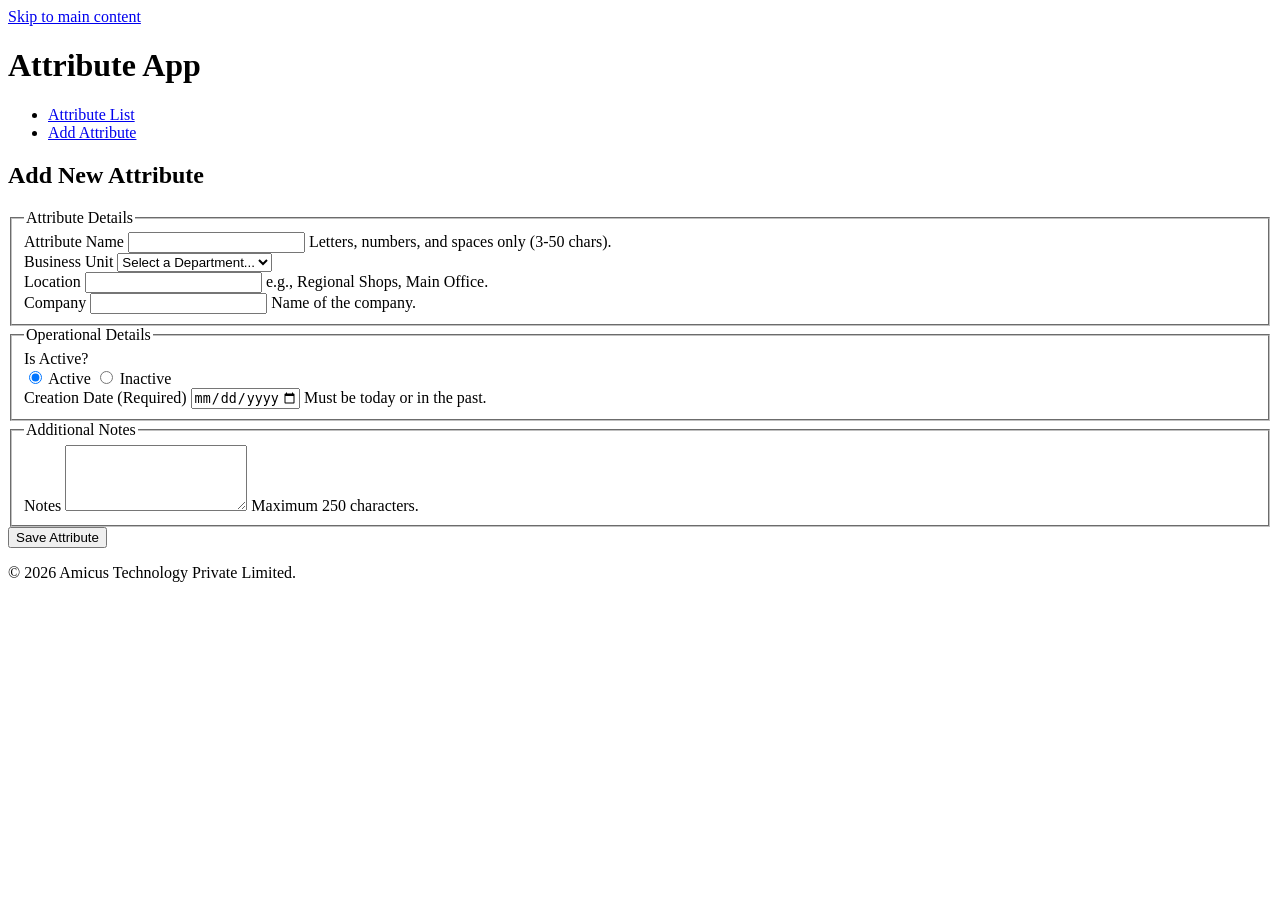
==== add-attribute.html @ 4d11d254 "First commit" ====
<!doctype html>
<html lang="en">
  <head>
    <meta charset="UTF-8" />
    <meta name="viewport" content="width=device-width, initial-scale=1.0" />

    <!--SEO and Identity-->
    <title>Add Attribute | Attribute App</title>
    <meta
      name="description"
      content="A semantic, fully accessible attribute app for AFDP."
    />
    <link rel="canonical" href="http://localhost:5500/add-attribute.html" />
    <meta name="theme-color" content="#ffffff" />

    <!--Open Graph -->
    <meta property="og:title" content="Add Attribute | Attribute App" />
    <meta
      property="og:description"
      content="A semantic, fully accessible attribute app for AFDP."
    />
    <meta property="og:type" content="website" />

    <!-- Link and Favicon -->
    <link rel="icon" href="./assets/favicon.ico" />
    <link rel="icon" href="./assets/icon.svg" />
    <link rel="apple-touch-icon" href="./assets/apple-touch-icon.png" />
  </head>

  <body>
    <!-- Accessibility Landmark: The Skip-Link allows keyboard users to jump to main content -->
    <a href="#main-content" class="skip-link">Skip to main content</a>

    <!-- Header Landmark -->
    <header role="banner">
      <h1>Attribute App</h1>

      <!-- Primary Navigation Landmark -->
      <nav role="navigation" aria-label="Primary">
        <ul>
          <li>
            <a href="index.html" aria-current="page">Attribute List</a>
          </li>
          <li>
            <a href="add-attribute.html">Add Attribute</a>
          </li>
        </ul>
      </nav>
    </header>

    <!--Main Content Area-->
    <main id="main-content">
      <!--The empty Error Summary (hidden for now) -->
      <div
        id="form-error-summary"
        role="alert"
        aria-live="assertive"
        hidden
      ></div>

      <section aria-labelledby="form-title">
        <h2 id="form-title">Add New Attribute</h2>

        <!--The novalidate form -->
        <form method="post" action="#" novalidate aria-labelledby="form-title">
          <fieldset>
            <legend>Attribute Details</legend>
            <div>
              <label for="attr-name">Attribute Name</label>
              <input
                type="text"
                id="attr-name"
                name="attributeName"
                required
                minlength="3"
                maxlength="50"
                pattern="^[a-zA-Z0-9 ]+$"
                aria-describedby="attr-name-hint attr-name-error"
              />
              <span id="attr-name-hint"
                >Letters, numbers, and spaces only (3-50 chars).</span
              >
              <span id="attr-name-error" role="alert" aria-live="polite"></span>
            </div>

            <div>
              <label for="attr-bu">Business Unit</label>
              <select
                id="attr-bu"
                name="businessUnit"
                required
                aria-describedby="attr-bu-error"
              >
                <option value="">Select a Department...</option>
                <option value="sales">Sales</option>
                <option value="finance">Finance</option>
                <option value="marketing">Marketing</option>
              </select>
              <span id="attr-bu-error" role="alert" aria-live="polite"></span>
            </div>

            <div>
              <label for="attr-location">Location</label>
              <input
                type="text"
                id="attr-location"
                name="customerLocation"
                maxlength="100"
                aria-describedby="attr-location-hint attr-location-error"
              />
              <span id="attr-location-hint"
                >e.g., Regional Shops, Main Office.</span
              >
              <span
                id="attr-location-error"
                role="alert"
                aria-live="polite"
              ></span>
            </div>

            <div>
              <label for="attr-company">Company</label>
              <input
                type="text"
                id="attr-company"
                name="company"
                required
                aria-describedby="attr-company-hint attr-company-error"
              />
              <span id="attr-company-hint">Name of the company.</span>
              <span
                id="attr-company-error"
                role="alert"
                aria-live="polite"
              ></span>
            </div>
          </fieldset>

          <fieldset>
            <legend>Operational Details</legend>

            <div>
              <span id="status-group-label">Is Active?</span>
              <!-- Radio buttons wrapped in a group for screen readers -->
              <div role="group" aria-labelledby="status-group-label">
                <input
                  type="radio"
                  id="status-active"
                  name="isActive"
                  value="true"
                  checked
                />
                <label for="status-active">Active</label>

                <input
                  type="radio"
                  id="status-inactive"
                  name="isActive"
                  value="false"
                />
                <label for="status-inactive">Inactive</label>
              </div>
            </div>

            <div>
              <label for="attr-date">Creation Date (Required)</label>
              <input
                type="date"
                id="attr-date"
                name="createdOn"
                required
                max="2026-07-14"
                aria-describedby="attr-date-hint attr-date-error"
              />
              <span id="attr-date-hint">Must be today or in the past.</span>
              <span id="attr-date-error" role="alert" aria-live="polite"></span>
            </div>
          </fieldset>

          <fieldset>
            <legend>Additional Notes</legend>
            <div>
              <label for="attr-notes">Notes</label>
              <textarea
                id="attr-notes"
                name="notes"
                rows="4"
                maxlength="250"
                aria-describedby="attr-notes-hint attr-notes-error"
              ></textarea>
              <span id="attr-notes-hint">Maximum 250 characters.</span>
              <span
                id="attr-notes-error"
                role="alert"
                aria-live="polite"
              ></span>
            </div>
          </fieldset>

          <button type="submit">Save Attribute</button>
        </form>
      </section>
    </main>

    <footer role="contentinfo">
      <p>&copy; 2026 Amicus Technology Private Limited.</p>
    </footer>
  </body>
</html>
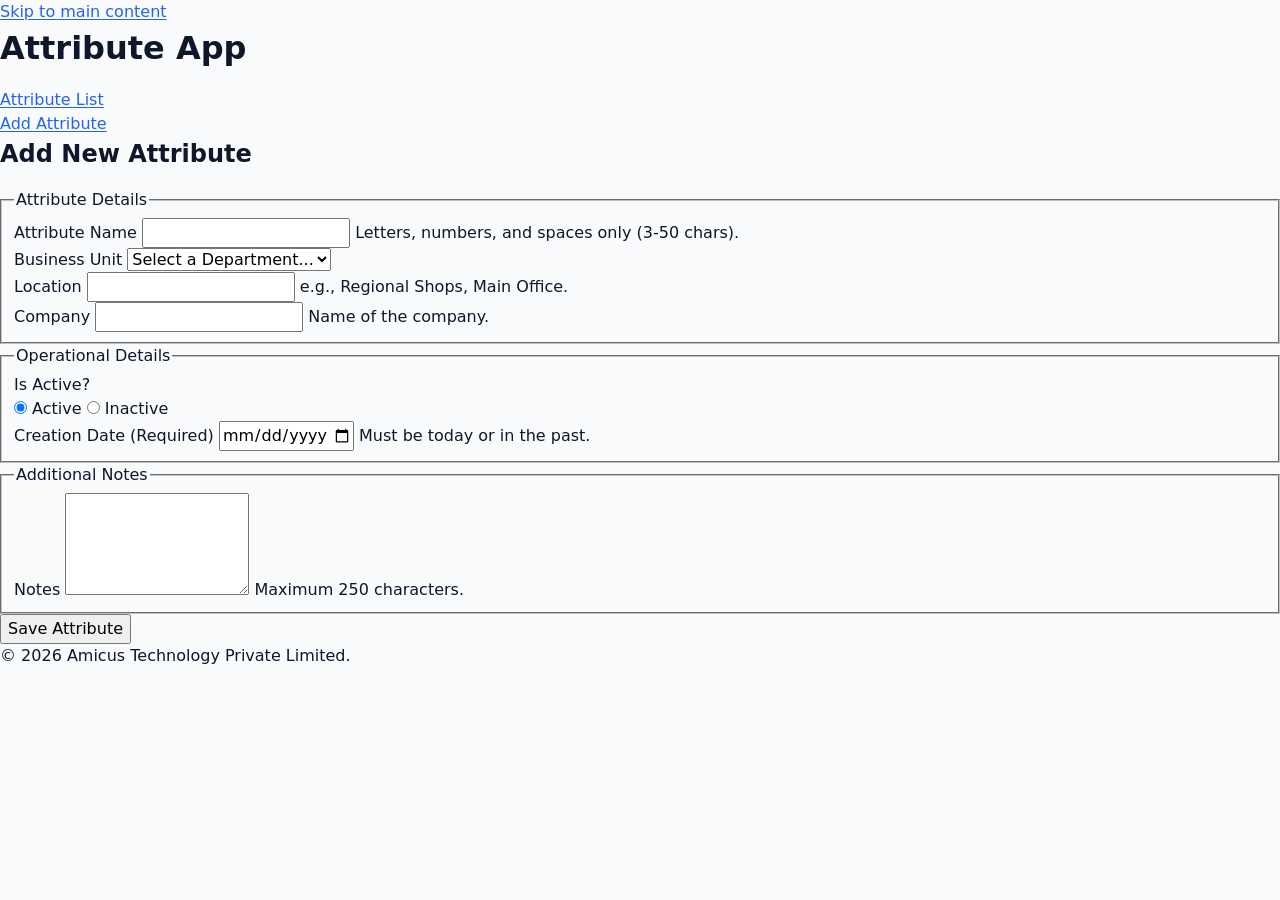
==== commit 19934a2d: "feat:updated base.css and added BEM naming to some tags" ====
--- a/add-attribute.html
+++ b/add-attribute.html
@@ -25,6 +25,9 @@
     <link rel="icon" href="./assets/favicon.ico" />
     <link rel="icon" href="./assets/icon.svg" />
     <link rel="apple-touch-icon" href="./assets/apple-touch-icon.png" />
+
+    <!-- Main Stylesheet -->
+    <link rel="stylesheet" href="./css/main.css" />
   </head>
 
   <body>
@@ -66,8 +69,8 @@
           <fieldset>
             <legend>Attribute Details</legend>
             <div>
-              <label for="attr-name">Attribute Name</label>
-              <input
+              <label class="form-field__label" for="attr-name">Attribute Name</label>
+              <input class="form-field__input"
                 type="text"
                 id="attr-name"
                 name="attributeName"
@@ -77,15 +80,15 @@
                 pattern="^[a-zA-Z0-9 ]+$"
                 aria-describedby="attr-name-hint attr-name-error"
               />
-              <span id="attr-name-hint"
+              <span class="form-field__hint" id="attr-name-hint"
                 >Letters, numbers, and spaces only (3-50 chars).</span
               >
-              <span id="attr-name-error" role="alert" aria-live="polite"></span>
-            </div>
-
-            <div>
-              <label for="attr-bu">Business Unit</label>
-              <select
+              <span class="form-field__error" id="attr-name-error" role="alert" aria-live="polite"></span>
+            </div>
+
+            <div>
+              <label class="form-field__label" for="attr-bu">Business Unit</label>
+              <select class="form-field__input"
                 id="attr-bu"
                 name="businessUnit"
                 required
@@ -96,22 +99,23 @@
                 <option value="finance">Finance</option>
                 <option value="marketing">Marketing</option>
               </select>
-              <span id="attr-bu-error" role="alert" aria-live="polite"></span>
-            </div>
-
-            <div>
-              <label for="attr-location">Location</label>
-              <input
+              <span class="form-field__error" id="attr-bu-error" role="alert" aria-live="polite"></span>
+            </div>
+
+            <div>
+              <label class="form-field__label" for="attr-location">Location</label>
+              <input class="form-field__input"
                 type="text"
                 id="attr-location"
                 name="customerLocation"
                 maxlength="100"
                 aria-describedby="attr-location-hint attr-location-error"
               />
-              <span id="attr-location-hint"
+              <span class="form-field__hint" id="attr-location-hint"
                 >e.g., Regional Shops, Main Office.</span
               >
               <span
+                class="form-field__error"
                 id="attr-location-error"
                 role="alert"
                 aria-live="polite"
@@ -119,16 +123,17 @@
             </div>
 
             <div>
-              <label for="attr-company">Company</label>
-              <input
+              <label class="form-field__label" for="attr-company">Company</label>
+              <input class="form-field__input"
                 type="text"
                 id="attr-company"
                 name="company"
                 required
                 aria-describedby="attr-company-hint attr-company-error"
               />
-              <span id="attr-company-hint">Name of the company.</span>
+              <span class="form-field__hint" id="attr-company-hint">Name of the company.</span>
               <span
+                class="form-field__error"
                 id="attr-company-error"
                 role="alert"
                 aria-live="polite"
@@ -140,31 +145,31 @@
             <legend>Operational Details</legend>
 
             <div>
-              <span id="status-group-label">Is Active?</span>
+              <span  id="status-group-label">Is Active?</span>
               <!-- Radio buttons wrapped in a group for screen readers -->
               <div role="group" aria-labelledby="status-group-label">
-                <input
+                <input class="form-field__input"
                   type="radio"
                   id="status-active"
                   name="isActive"
                   value="true"
                   checked
                 />
-                <label for="status-active">Active</label>
-
-                <input
+                <label class="form-field__label" for="status-active">Active</label>
+
+                <input class="form-field__input"
                   type="radio"
                   id="status-inactive"
                   name="isActive"
                   value="false"
                 />
-                <label for="status-inactive">Inactive</label>
+                <label class="form-field__label" for="status-inactive">Inactive</label>
               </div>
             </div>
 
             <div>
-              <label for="attr-date">Creation Date (Required)</label>
-              <input
+              <label class="form-field__label" for="attr-date">Creation Date (Required)</label>
+              <input class="form-field__input"
                 type="date"
                 id="attr-date"
                 name="createdOn"
@@ -172,15 +177,15 @@
                 max="2026-07-14"
                 aria-describedby="attr-date-hint attr-date-error"
               />
-              <span id="attr-date-hint">Must be today or in the past.</span>
-              <span id="attr-date-error" role="alert" aria-live="polite"></span>
+              <span class="form-field__hint" id="attr-date-hint">Must be today or in the past.</span>
+              <span class="form-field__error" id="attr-date-error" role="alert" aria-live="polite"></span>
             </div>
           </fieldset>
 
           <fieldset>
             <legend>Additional Notes</legend>
             <div>
-              <label for="attr-notes">Notes</label>
+              <label class="form-field__label" for="attr-notes">Notes</label>
               <textarea
                 id="attr-notes"
                 name="notes"
@@ -188,8 +193,9 @@
                 maxlength="250"
                 aria-describedby="attr-notes-hint attr-notes-error"
               ></textarea>
-              <span id="attr-notes-hint">Maximum 250 characters.</span>
+              <span class="form-field__hint" id="attr-notes-hint">Maximum 250 characters.</span>
               <span
+                class="form-field__error"
                 id="attr-notes-error"
                 role="alert"
                 aria-live="polite"
@@ -197,7 +203,7 @@
             </div>
           </fieldset>
 
-          <button type="submit">Save Attribute</button>
+          <button class="btn btn--primary" type="submit">Save Attribute</button>
         </form>
       </section>
     </main>
--- a/css/main.css
+++ b/css/main.css
@@ -0,0 +1,12 @@
+/* Cascading layer priority */
+@layer reset, tokens, base, layout, components, utilities, pages;
+
+/* Importing styles */
+@import url(reset.css) layer(reset);
+@import url(tokens.css) layer(tokens);
+@import url(base.css) layer(base);
+@import url(layout.css) layer(layout);
+@import url(components.css) layer(components);
+@import url(utilities.css) layer(utilities);
+@import url(pages.css) layer(pages);
+
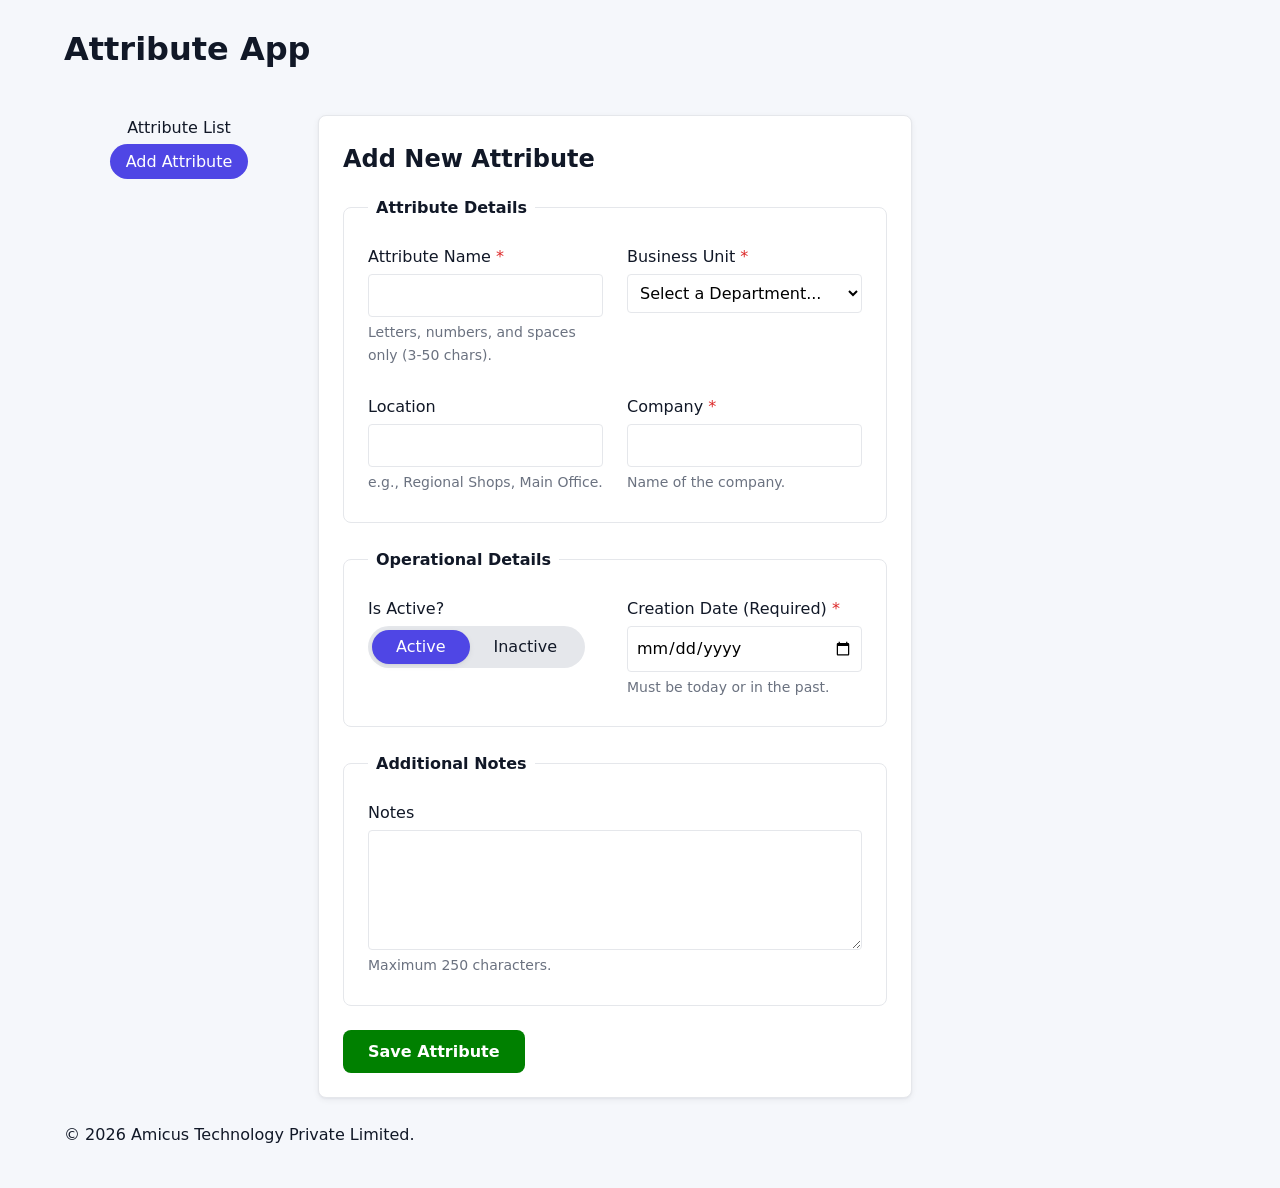
==== commit 7ea825ec: "feat:updated css" ====
--- a/add-attribute.html
+++ b/add-attribute.html
@@ -32,24 +32,23 @@
 
   <body>
     <!-- Accessibility Landmark: The Skip-Link allows keyboard users to jump to main content -->
-    <a href="#main-content" class="skip-link">Skip to main content</a>
+    <a href="#main-content" class="skip-link sr-only">Skip to main content</a>
 
     <!-- Header Landmark -->
     <header role="banner">
       <h1>Attribute App</h1>
-
-      <!-- Primary Navigation Landmark -->
-      <nav role="navigation" aria-label="Primary">
-        <ul>
-          <li>
-            <a href="index.html" aria-current="page">Attribute List</a>
-          </li>
-          <li>
-            <a href="add-attribute.html">Add Attribute</a>
-          </li>
-        </ul>
-      </nav>
     </header>
+    <!-- Primary Navigation Landmark -->
+    <nav role="navigation" aria-label="Primary">
+      <ul>
+        <li>
+          <a href="index.html">Attribute List</a>
+        </li>
+        <li>
+          <a href="add-attribute.html"  aria-current="page">Add Attribute</a>
+        </li>
+      </ul>
+    </nav>
 
     <!--Main Content Area-->
     <main id="main-content">
@@ -68,9 +67,12 @@
         <form method="post" action="#" novalidate aria-labelledby="form-title">
           <fieldset>
             <legend>Attribute Details</legend>
-            <div>
-              <label class="form-field__label" for="attr-name">Attribute Name</label>
-              <input class="form-field__input"
+            <div class="form-field">
+              <label class="form-field__label" for="attr-name"
+                >Attribute Name</label
+              >
+              <input
+                class="form-field__input"
                 type="text"
                 id="attr-name"
                 name="attributeName"
@@ -83,12 +85,20 @@
               <span class="form-field__hint" id="attr-name-hint"
                 >Letters, numbers, and spaces only (3-50 chars).</span
               >
-              <span class="form-field__error" id="attr-name-error" role="alert" aria-live="polite"></span>
-            </div>
-
-            <div>
-              <label class="form-field__label" for="attr-bu">Business Unit</label>
-              <select class="form-field__input"
+              <span
+                class="form-field__error"
+                id="attr-name-error"
+                role="alert"
+                aria-live="polite"
+              ></span>
+            </div>
+
+            <div class="form-field">
+              <label class="form-field__label" for="attr-bu"
+                >Business Unit</label
+              >
+              <select
+                class="form-field__input"
                 id="attr-bu"
                 name="businessUnit"
                 required
@@ -99,12 +109,20 @@
                 <option value="finance">Finance</option>
                 <option value="marketing">Marketing</option>
               </select>
-              <span class="form-field__error" id="attr-bu-error" role="alert" aria-live="polite"></span>
-            </div>
-
-            <div>
-              <label class="form-field__label" for="attr-location">Location</label>
-              <input class="form-field__input"
+              <span
+                class="form-field__error"
+                id="attr-bu-error"
+                role="alert"
+                aria-live="polite"
+              ></span>
+            </div>
+
+            <div class="form-field">
+              <label class="form-field__label" for="attr-location"
+                >Location</label
+              >
+              <input
+                class="form-field__input"
                 type="text"
                 id="attr-location"
                 name="customerLocation"
@@ -122,16 +140,21 @@
               ></span>
             </div>
 
-            <div>
-              <label class="form-field__label" for="attr-company">Company</label>
-              <input class="form-field__input"
+            <div class="form-field">
+              <label class="form-field__label" for="attr-company"
+                >Company</label
+              >
+              <input
+                class="form-field__input"
                 type="text"
                 id="attr-company"
                 name="company"
                 required
                 aria-describedby="attr-company-hint attr-company-error"
               />
-              <span class="form-field__hint" id="attr-company-hint">Name of the company.</span>
+              <span class="form-field__hint" id="attr-company-hint"
+                >Name of the company.</span
+              >
               <span
                 class="form-field__error"
                 id="attr-company-error"
@@ -144,32 +167,41 @@
           <fieldset>
             <legend>Operational Details</legend>
 
-            <div>
-              <span  id="status-group-label">Is Active?</span>
+            <div class="form-field">
+              <span id="status-group-label">Is Active?</span>
               <!-- Radio buttons wrapped in a group for screen readers -->
               <div role="group" aria-labelledby="status-group-label">
-                <input class="form-field__input"
+                <input
+                  class="form-field__input"
                   type="radio"
                   id="status-active"
                   name="isActive"
                   value="true"
                   checked
                 />
-                <label class="form-field__label" for="status-active">Active</label>
-
-                <input class="form-field__input"
+                <label class="form-field__label" for="status-active"
+                  >Active</label
+                >
+
+                <input
+                  class="form-field__input"
                   type="radio"
                   id="status-inactive"
                   name="isActive"
                   value="false"
                 />
-                <label class="form-field__label" for="status-inactive">Inactive</label>
+                <label class="form-field__label" for="status-inactive"
+                  >Inactive</label
+                >
               </div>
             </div>
 
-            <div>
-              <label class="form-field__label" for="attr-date">Creation Date (Required)</label>
-              <input class="form-field__input"
+            <div class="form-field">
+              <label class="form-field__label" for="attr-date"
+                >Creation Date (Required)</label
+              >
+              <input
+                class="form-field__input"
                 type="date"
                 id="attr-date"
                 name="createdOn"
@@ -177,23 +209,33 @@
                 max="2026-07-14"
                 aria-describedby="attr-date-hint attr-date-error"
               />
-              <span class="form-field__hint" id="attr-date-hint">Must be today or in the past.</span>
-              <span class="form-field__error" id="attr-date-error" role="alert" aria-live="polite"></span>
+              <span class="form-field__hint" id="attr-date-hint"
+                >Must be today or in the past.</span
+              >
+              <span
+                class="form-field__error"
+                id="attr-date-error"
+                role="alert"
+                aria-live="polite"
+              ></span>
             </div>
           </fieldset>
 
           <fieldset>
             <legend>Additional Notes</legend>
-            <div>
+            <div class="form-field">
               <label class="form-field__label" for="attr-notes">Notes</label>
               <textarea
+                class="form-field__input"
                 id="attr-notes"
                 name="notes"
                 rows="4"
                 maxlength="250"
                 aria-describedby="attr-notes-hint attr-notes-error"
               ></textarea>
-              <span class="form-field__hint" id="attr-notes-hint">Maximum 250 characters.</span>
+              <span class="form-field__hint" id="attr-notes-hint"
+                >Maximum 250 characters.</span
+              >
               <span
                 class="form-field__error"
                 id="attr-notes-error"
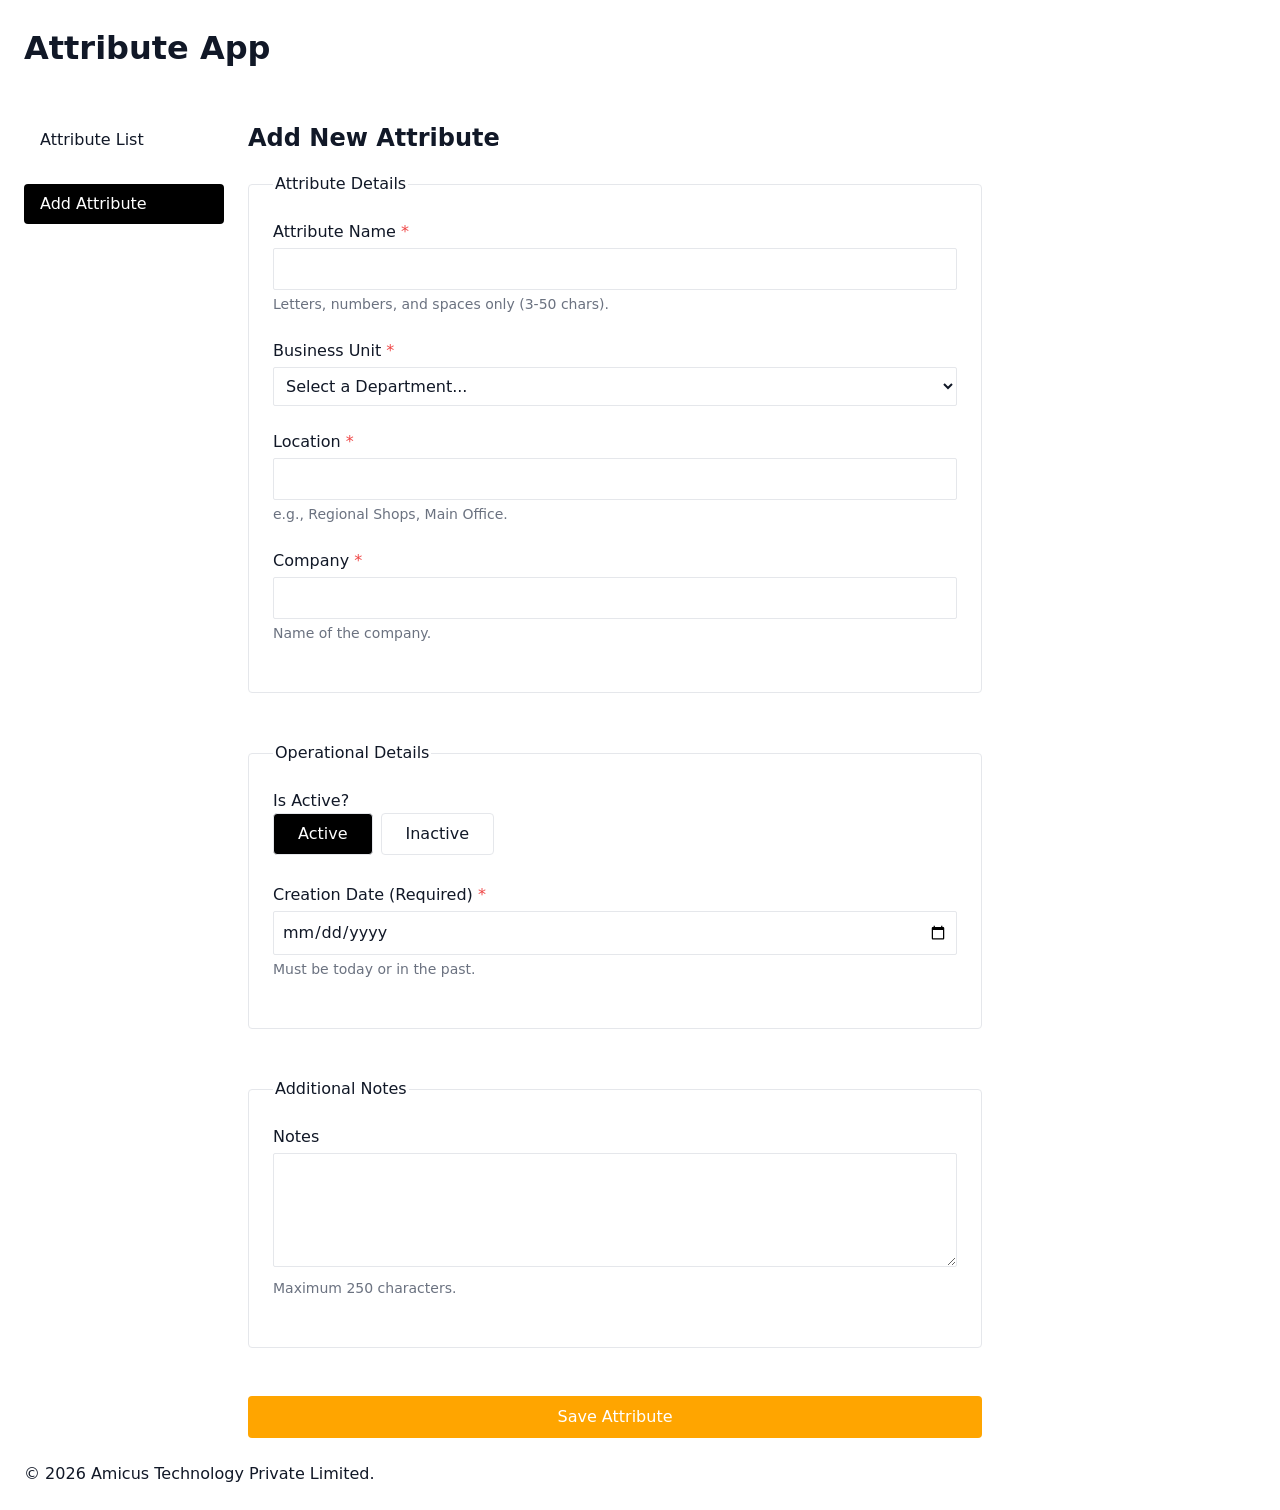
==== commit e8a6e4c0: "feat:final update of the css" ====
--- a/add-attribute.html
+++ b/add-attribute.html
@@ -127,6 +127,7 @@
                 id="attr-location"
                 name="customerLocation"
                 maxlength="100"
+                required
                 aria-describedby="attr-location-hint attr-location-error"
               />
               <span class="form-field__hint" id="attr-location-hint"
--- a/css/main.css
+++ b/css/main.css
@@ -1,12 +1,10 @@
-/* Cascading layer priority */
+/* main.css */
 @layer reset, tokens, base, layout, components, utilities, pages;
 
-/* Importing styles */
-@import url(reset.css) layer(reset);
-@import url(tokens.css) layer(tokens);
-@import url(base.css) layer(base);
-@import url(layout.css) layer(layout);
-@import url(components.css) layer(components);
-@import url(utilities.css) layer(utilities);
-@import url(pages.css) layer(pages);
-
+@import 'reset.css' layer(reset);
+@import 'tokens.css' layer(tokens);
+@import 'base.css' layer(base);
+@import 'layout.css' layer(layout);
+@import 'components.css' layer(components);
+@import 'utilities.css' layer(utilities);
+@import 'pages.css' layer(pages);
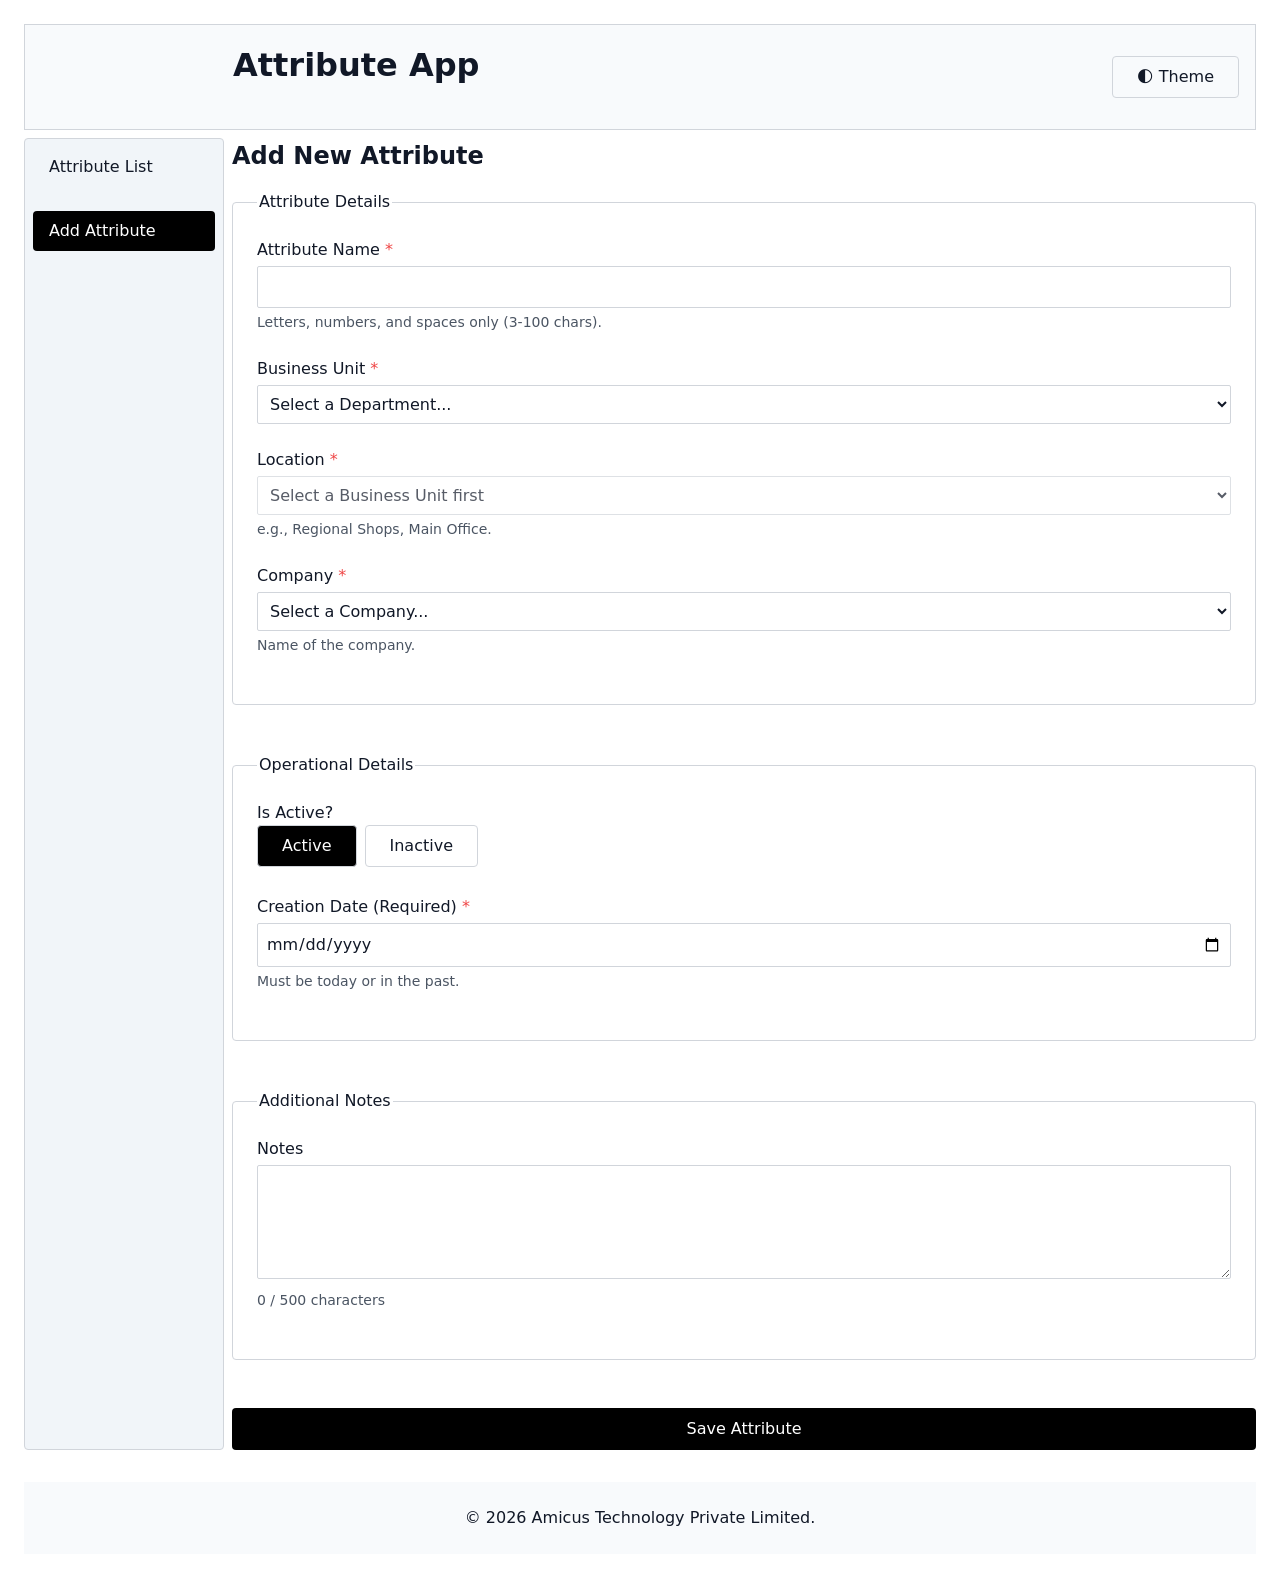
==== commit 2d3700be: "feat:IMPLEMENTED the JS" ====
--- a/add-attribute.html
+++ b/add-attribute.html
@@ -28,6 +28,7 @@
 
     <!-- Main Stylesheet -->
     <link rel="stylesheet" href="./css/main.css" />
+    <script type="module" defer src="./js/main.js"></script>
   </head>
 
   <body>
@@ -37,6 +38,7 @@
     <!-- Header Landmark -->
     <header role="banner">
       <h1>Attribute App</h1>
+      <button id="theme-toggle" class="btn btn--ghost" aria-label="Toggle theme">🌓 Theme</button>
     </header>
     <!-- Primary Navigation Landmark -->
     <nav role="navigation" aria-label="Primary">
@@ -78,12 +80,12 @@
                 name="attributeName"
                 required
                 minlength="3"
-                maxlength="50"
-                pattern="^[a-zA-Z0-9 ]+$"
+                maxlength="100"
+                pattern="^[a-zA-Z0-9 _-]+$"
                 aria-describedby="attr-name-hint attr-name-error"
               />
               <span class="form-field__hint" id="attr-name-hint"
-                >Letters, numbers, and spaces only (3-50 chars).</span
+                >Letters, numbers, and spaces only (3-100 chars).</span
               >
               <span
                 class="form-field__error"
@@ -121,15 +123,15 @@
               <label class="form-field__label" for="attr-location"
                 >Location</label
               >
-              <input
-                class="form-field__input"
-                type="text"
+              <select
+                class="form-field__input"
                 id="attr-location"
                 name="customerLocation"
-                maxlength="100"
                 required
                 aria-describedby="attr-location-hint attr-location-error"
-              />
+              >
+                <option value="">Select a Business Unit first</option>
+              </select>
               <span class="form-field__hint" id="attr-location-hint"
                 >e.g., Regional Shops, Main Office.</span
               >
@@ -145,14 +147,15 @@
               <label class="form-field__label" for="attr-company"
                 >Company</label
               >
-              <input
-                class="form-field__input"
-                type="text"
+              <select
+                class="form-field__input"
                 id="attr-company"
                 name="company"
                 required
                 aria-describedby="attr-company-hint attr-company-error"
-              />
+              >
+                <option value="">Select a Company...</option>
+              </select>
               <span class="form-field__hint" id="attr-company-hint"
                 >Name of the company.</span
               >
@@ -231,11 +234,11 @@
                 id="attr-notes"
                 name="notes"
                 rows="4"
-                maxlength="250"
+                maxlength="500"
                 aria-describedby="attr-notes-hint attr-notes-error"
               ></textarea>
               <span class="form-field__hint" id="attr-notes-hint"
-                >Maximum 250 characters.</span
+                >0 / 500 characters</span
               >
               <span
                 class="form-field__error"
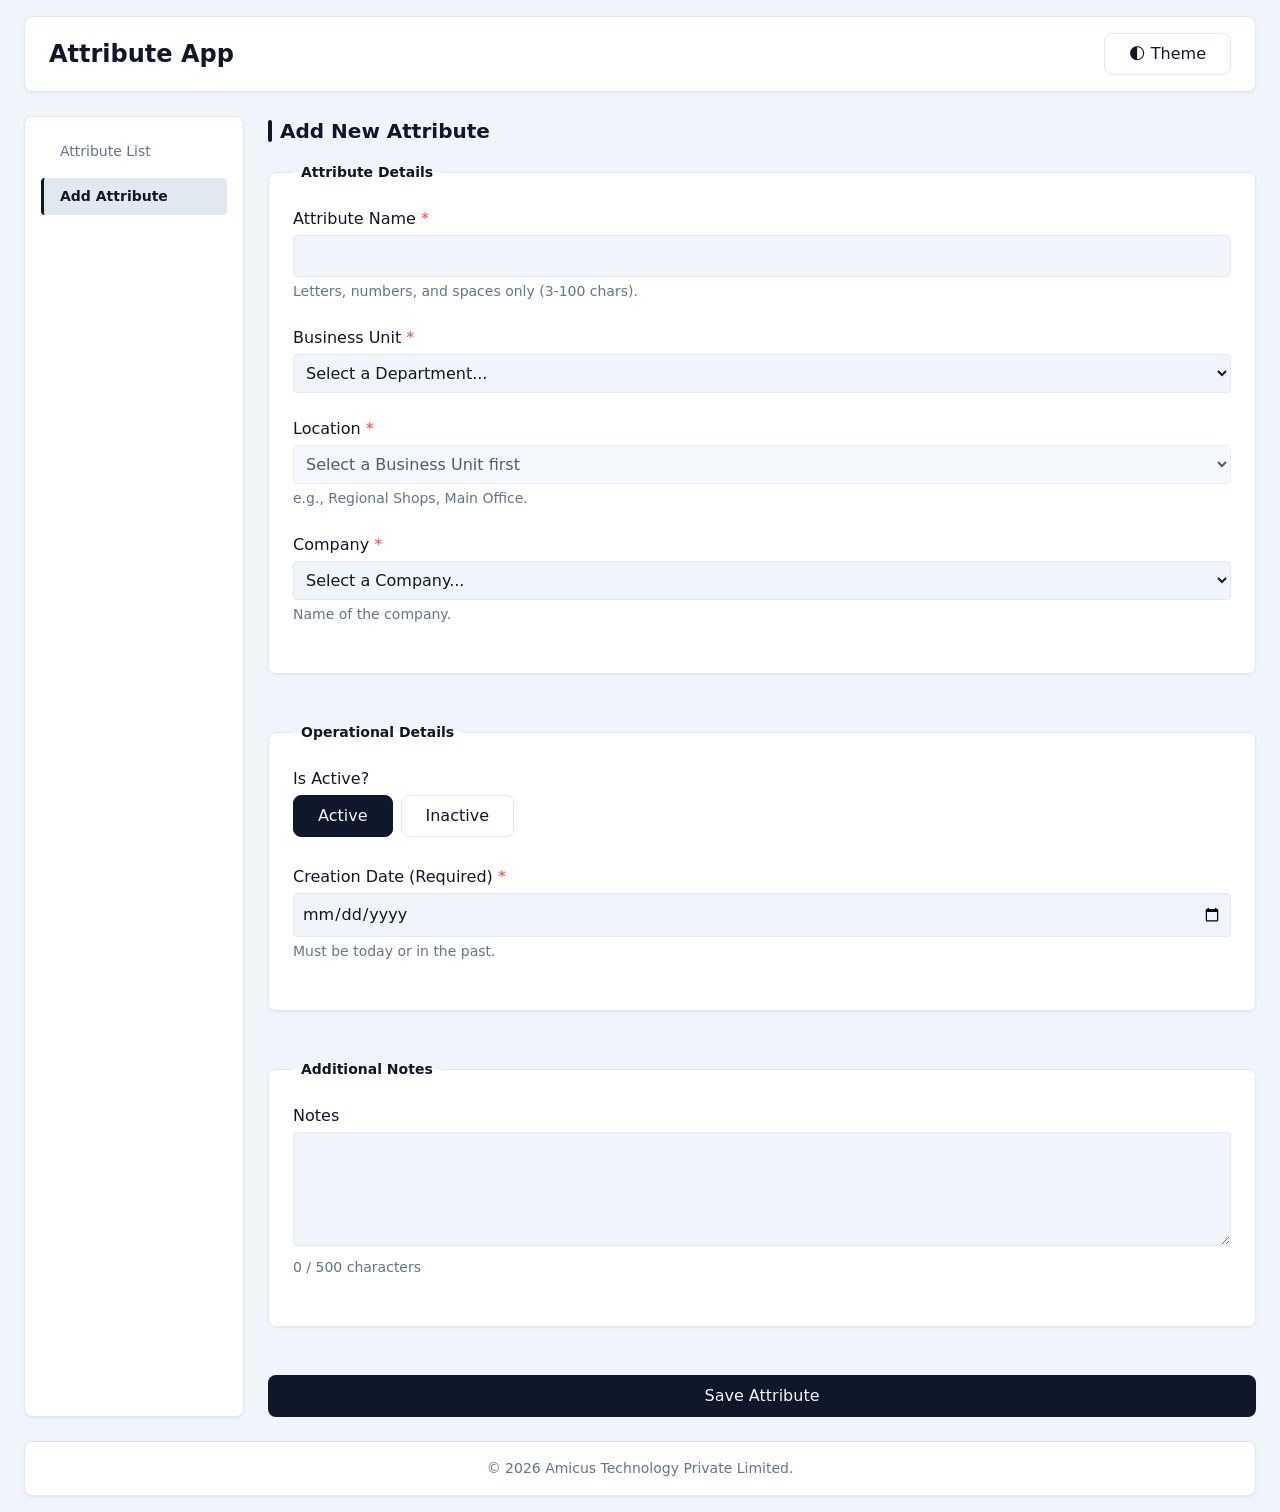
==== commit 4456b530: "feat:updated with the feedback changes" ====
--- a/add-attribute.html
+++ b/add-attribute.html
@@ -70,41 +70,41 @@
           <fieldset>
             <legend>Attribute Details</legend>
             <div class="form-field">
-              <label class="form-field__label" for="attr-name"
+              <label class="form-field__label" for="attribute-name"
                 >Attribute Name</label
               >
               <input
                 class="form-field__input"
                 type="text"
-                id="attr-name"
+                id="attribute-name"
                 name="attributeName"
                 required
                 minlength="3"
                 maxlength="100"
                 pattern="^[a-zA-Z0-9 _-]+$"
-                aria-describedby="attr-name-hint attr-name-error"
+                aria-describedby="attribute-name-hint attribute-name-error"
               />
-              <span class="form-field__hint" id="attr-name-hint"
+              <span class="form-field__hint" id="attribute-name-hint"
                 >Letters, numbers, and spaces only (3-100 chars).</span
               >
               <span
                 class="form-field__error"
-                id="attr-name-error"
-                role="alert"
-                aria-live="polite"
-              ></span>
-            </div>
-
-            <div class="form-field">
-              <label class="form-field__label" for="attr-bu"
+                id="attribute-name-error"
+                role="alert"
+                aria-live="polite"
+              ></span>
+            </div>
+
+            <div class="form-field">
+              <label class="form-field__label" for="attribute-business-unit"
                 >Business Unit</label
               >
               <select
                 class="form-field__input"
-                id="attr-bu"
+                id="attribute-business-unit"
                 name="businessUnit"
                 required
-                aria-describedby="attr-bu-error"
+                aria-describedby="attribute-business-unit-error"
               >
                 <option value="">Select a Department...</option>
                 <option value="sales">Sales</option>
@@ -113,55 +113,55 @@
               </select>
               <span
                 class="form-field__error"
-                id="attr-bu-error"
-                role="alert"
-                aria-live="polite"
-              ></span>
-            </div>
-
-            <div class="form-field">
-              <label class="form-field__label" for="attr-location"
+                id="attribute-business-unit-error"
+                role="alert"
+                aria-live="polite"
+              ></span>
+            </div>
+
+            <div class="form-field">
+              <label class="form-field__label" for="attribute-location"
                 >Location</label
               >
               <select
                 class="form-field__input"
-                id="attr-location"
+                id="attribute-location"
                 name="customerLocation"
                 required
-                aria-describedby="attr-location-hint attr-location-error"
+                aria-describedby="attribute-location-hint attribute-location-error"
               >
                 <option value="">Select a Business Unit first</option>
               </select>
-              <span class="form-field__hint" id="attr-location-hint"
+              <span class="form-field__hint" id="attribute-location-hint"
                 >e.g., Regional Shops, Main Office.</span
               >
               <span
                 class="form-field__error"
-                id="attr-location-error"
-                role="alert"
-                aria-live="polite"
-              ></span>
-            </div>
-
-            <div class="form-field">
-              <label class="form-field__label" for="attr-company"
+                id="attribute-location-error"
+                role="alert"
+                aria-live="polite"
+              ></span>
+            </div>
+
+            <div class="form-field">
+              <label class="form-field__label" for="attribute-company"
                 >Company</label
               >
               <select
                 class="form-field__input"
-                id="attr-company"
+                id="attribute-company"
                 name="company"
                 required
-                aria-describedby="attr-company-hint attr-company-error"
+                aria-describedby="attribute-company-hint attribute-company-error"
               >
                 <option value="">Select a Company...</option>
               </select>
-              <span class="form-field__hint" id="attr-company-hint"
+              <span class="form-field__hint" id="attribute-company-hint"
                 >Name of the company.</span
               >
               <span
                 class="form-field__error"
-                id="attr-company-error"
+                id="attribute-company-error"
                 role="alert"
                 aria-live="polite"
               ></span>
@@ -172,7 +172,7 @@
             <legend>Operational Details</legend>
 
             <div class="form-field">
-              <span id="status-group-label">Is Active?</span>
+              <span id="status-group-label" class="form-field__label">Is Active?</span>
               <!-- Radio buttons wrapped in a group for screen readers -->
               <div role="group" aria-labelledby="status-group-label">
                 <input
@@ -201,24 +201,24 @@
             </div>
 
             <div class="form-field">
-              <label class="form-field__label" for="attr-date"
+              <label class="form-field__label" for="attribute-date"
                 >Creation Date (Required)</label
               >
               <input
                 class="form-field__input"
                 type="date"
-                id="attr-date"
+                id="attribute-date"
                 name="createdOn"
                 required
                 max="2026-07-14"
-                aria-describedby="attr-date-hint attr-date-error"
+                aria-describedby="attribute-date-hint attribute-date-error"
               />
-              <span class="form-field__hint" id="attr-date-hint"
+              <span class="form-field__hint" id="attribute-date-hint"
                 >Must be today or in the past.</span
               >
               <span
                 class="form-field__error"
-                id="attr-date-error"
+                id="attribute-date-error"
                 role="alert"
                 aria-live="polite"
               ></span>
@@ -228,21 +228,21 @@
           <fieldset>
             <legend>Additional Notes</legend>
             <div class="form-field">
-              <label class="form-field__label" for="attr-notes">Notes</label>
+              <label class="form-field__label" for="attribute-notes">Notes</label>
               <textarea
                 class="form-field__input"
-                id="attr-notes"
+                id="attribute-notes"
                 name="notes"
                 rows="4"
                 maxlength="500"
-                aria-describedby="attr-notes-hint attr-notes-error"
+                aria-describedby="attribute-notes-hint attribute-notes-error"
               ></textarea>
-              <span class="form-field__hint" id="attr-notes-hint"
+              <span class="form-field__hint" id="attribute-notes-hint"
                 >0 / 500 characters</span
               >
               <span
                 class="form-field__error"
-                id="attr-notes-error"
+                id="attribute-notes-error"
                 role="alert"
                 aria-live="polite"
               ></span>
